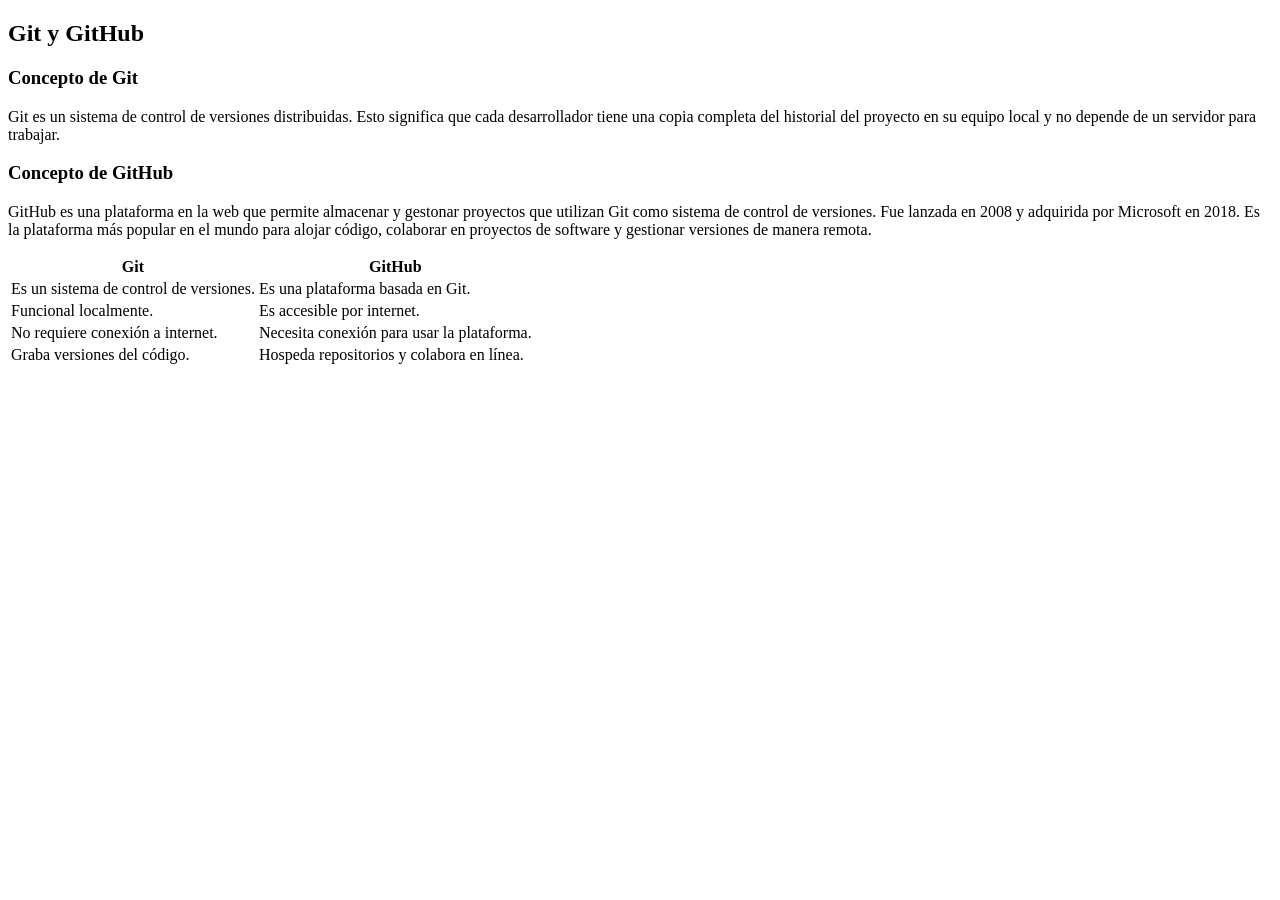
==== index.html @ ecca9c3a "Web sin estilos" ====
<!DOCTYPE html>
<html lang="en">
  <head>
    <meta charset="UTF-8" />
    <meta name="viewport" content="width=device-width, initial-scale=1.0" />
    <title>GitHub</title>
  </head>
  <body>
    <div class="contenido">
      <h2>Git y GitHub</h2>
      <div class="contenido-tarjeta">
        <div class="tarjetas tarjeta-Git">
          <h3>Concepto de Git</h3>
          <p>
            Git es un sistema de control de versiones distribuidas. Esto
            significa que cada desarrollador tiene una copia completa del
            historial del proyecto en su equipo local y no depende de un
            servidor para trabajar.
          </p>
        </div>

        <div class="tarjetas tarjeta-GitHub">
          <h3>Concepto de GitHub</h3>
          <p>
            GitHub es una plataforma en la web que permite almacenar y gestonar
            proyectos que utilizan Git como sistema de control de versiones. Fue
            lanzada en 2008 y adquirida por Microsoft en 2018. Es la plataforma
            más popular en el mundo para alojar código, colaborar en proyectos
            de software y gestionar versiones de manera remota.
          </p>
        </div>
      </div>

      <div class="contendor-tabla">
        <table class="tabla-diferencias">
          <thead>
            <tr>
              <th>Git</th>
              <th>GitHub</th>
            </tr>
          </thead>

          <tbody>
            <tr>
              <td>Es un sistema de control de versiones.</td>
              <td>Es una plataforma basada en Git.</td>
            </tr>

            <tr>
              <td>Funcional localmente.</td>
              <td>Es accesible por internet.</td>
            </tr>

            <tr>
              <td>No requiere conexión a internet.</td>
              <td>Necesita conexión para usar la plataforma.</td>
            </tr>

            <tr>
              <td>Graba versiones del código.</td>
              <td>Hospeda repositorios y colabora en línea.</td>
            </tr>
          </tbody>
        </table>
      </div>
    </div>
  </body>
</html>
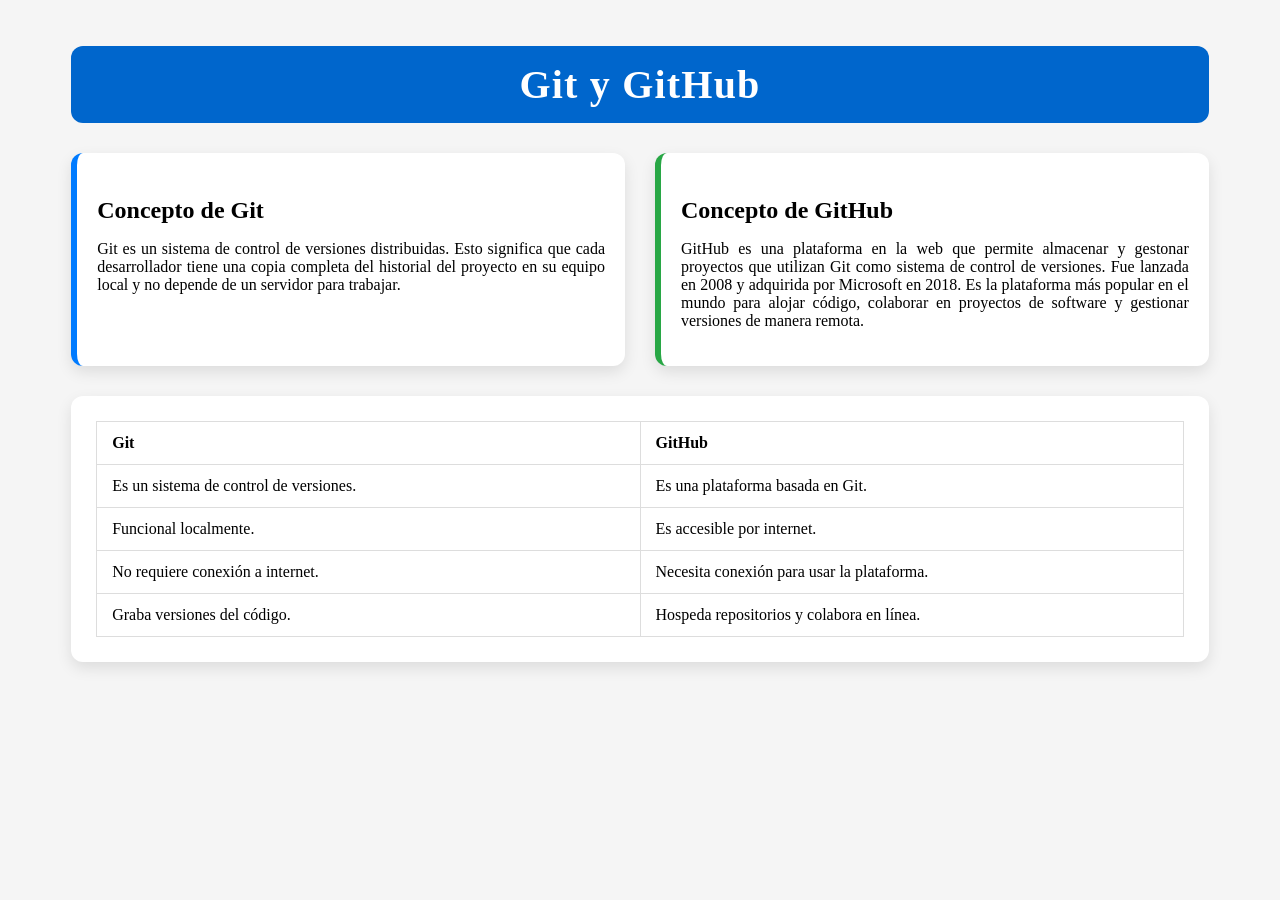
==== commit b9575dfd: "Web con estilos" ====
--- a/index.html
+++ b/index.html
@@ -2,7 +2,8 @@
 <html lang="en">
   <head>
     <meta charset="UTF-8" />
-    <meta name="viewport" content="width=device-width, initial-scale=1.0" />
+    <meta name="viewport" content="width=device-width, initial-scale=1.0"/>
+    <link rel="stylesheet" href="css/styles.css">
     <title>GitHub</title>
   </head>
   <body>
--- a/css/styles.css
+++ b/css/styles.css
@@ -0,0 +1,77 @@
+body {
+  background-color: #f5f5f5;
+}
+
+.contenido {
+  background-color: F5F5F5;
+  max-width: 90%;
+  margin: 0 auto;
+  padding: 5px;
+}
+
+h2 {
+  font-size: 40px;
+  background-color: #0066cc;
+  color: white;
+  padding: 15px 25px;
+  border-radius: 12px;
+  font-weight: 600;
+  letter-spacing: 1.2px;
+  margin-bottom: 30px;
+  text-align: center;
+}
+
+.contenido-tarjeta {
+  display: flex;
+  gap: 30px;
+  margin-bottom: 30px;
+  flex-wrap: wrap;
+}
+
+.tarjetas {
+  background-color: white;
+  padding: 20px;
+  border-radius: 12px;
+  box-shadow: 0 6px 15px rgba(0, 0, 0, 0.1);
+  flex: 1;
+  min-width: 300px;
+  text-align: justify;
+}
+
+.tarjetas:hover {
+  transform: translateY(-5px);
+}
+
+.tarjetas h3 {
+  font-weight: 600;
+  font-size: 24px;
+  margin-bottom: 15px;
+}
+
+.tarjeta-Git {
+  border-left: 6px solid #007bff;
+}
+
+.tarjeta-GitHub {
+  border-left: 6px solid #28a745;
+}
+
+.contendor-tabla {
+  background-color: white;
+  padding: 25px;
+  border-radius: 12px;
+  box-shadow: 0 6px 15px rgba(0, 0, 0, 0.1);
+}
+
+.tabla-diferencias {
+  width: 100%;
+  border-collapse: collapse;
+  table-layout: fixed;
+}
+
+.tabla-diferencias th,
+.tabla-diferencias td {
+  border: 1px solid #ddd;
+  padding: 12px 15px;
+  text-align: left;
+}
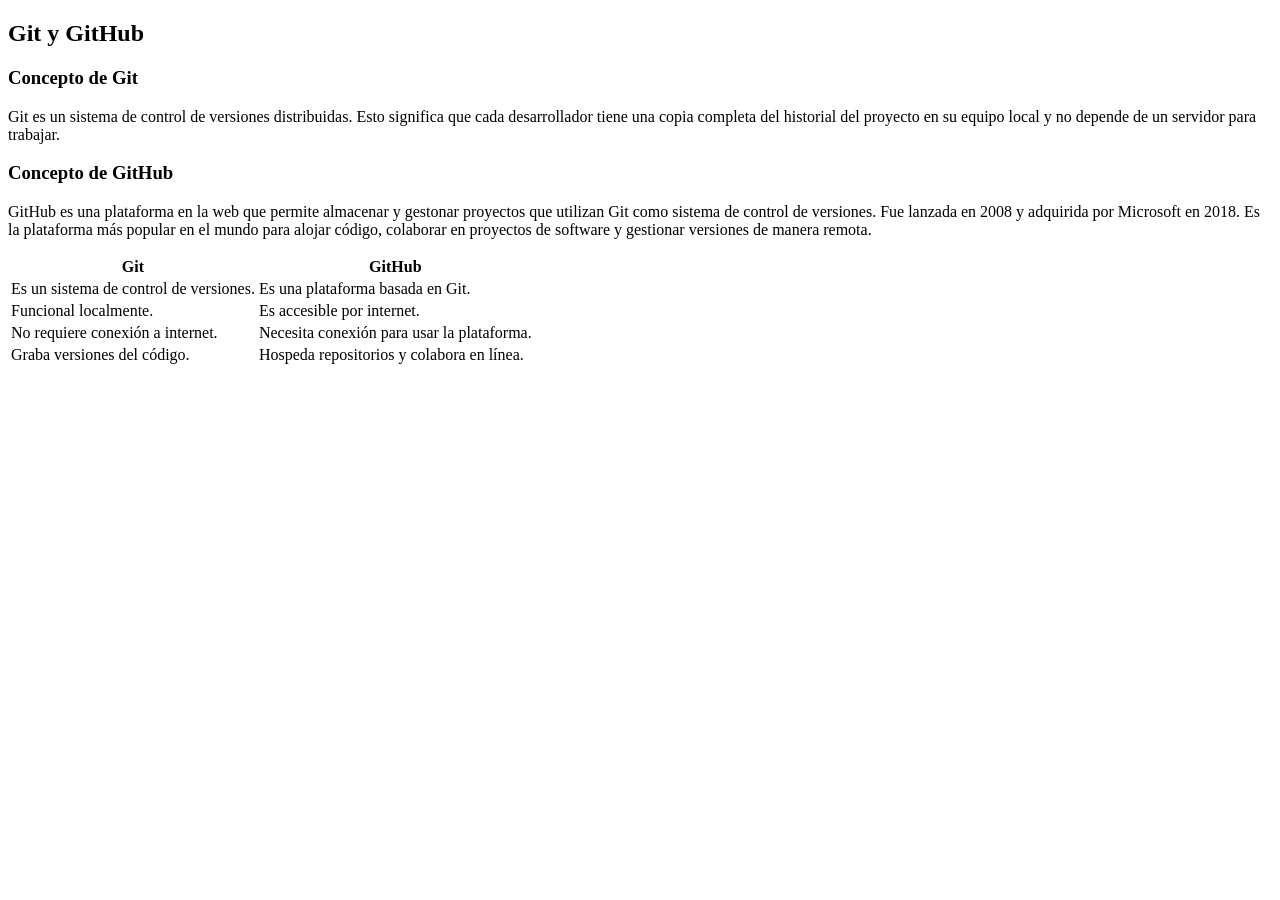
==== commit 576f647a: "Revert "Web con estilos" This reverts commit b9575dfd3f638d6997b9f8d99580eb5b2c7d5f31." ====
--- a/index.html
+++ b/index.html
@@ -2,8 +2,7 @@
 <html lang="en">
   <head>
     <meta charset="UTF-8" />
-    <meta name="viewport" content="width=device-width, initial-scale=1.0"/>
-    <link rel="stylesheet" href="css/styles.css">
+    <meta name="viewport" content="width=device-width, initial-scale=1.0" />
     <title>GitHub</title>
   </head>
   <body>
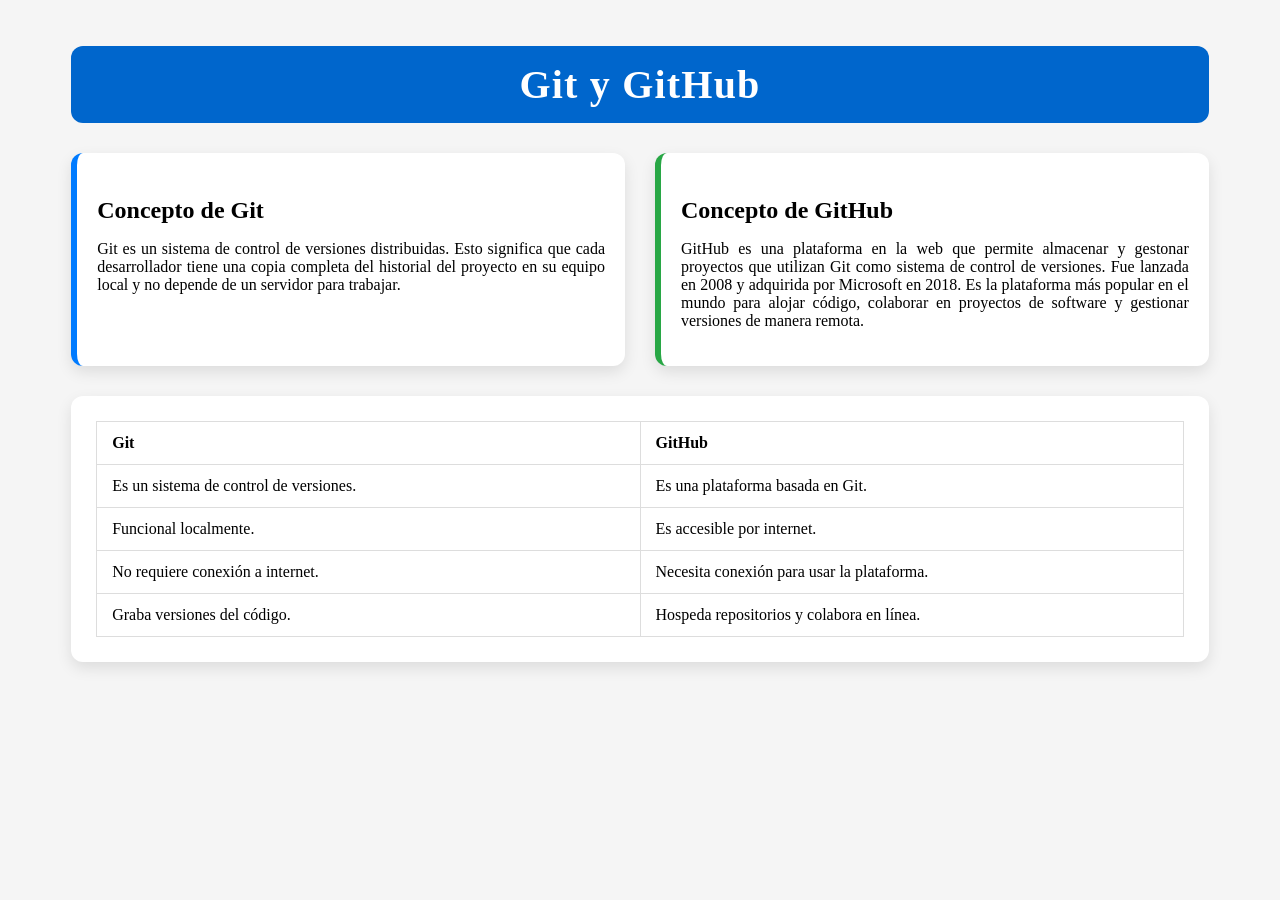
==== commit ac8a092f: "Reapply "Web con estilos" This reverts commit 576f647a0da1ac0c035666ab475dfe7cd77e848a." ====
--- a/index.html
+++ b/index.html
@@ -2,7 +2,8 @@
 <html lang="en">
   <head>
     <meta charset="UTF-8" />
-    <meta name="viewport" content="width=device-width, initial-scale=1.0" />
+    <meta name="viewport" content="width=device-width, initial-scale=1.0"/>
+    <link rel="stylesheet" href="css/styles.css">
     <title>GitHub</title>
   </head>
   <body>
--- a/css/styles.css
+++ b/css/styles.css
@@ -0,0 +1,77 @@
+body {
+  background-color: #f5f5f5;
+}
+
+.contenido {
+  background-color: F5F5F5;
+  max-width: 90%;
+  margin: 0 auto;
+  padding: 5px;
+}
+
+h2 {
+  font-size: 40px;
+  background-color: #0066cc;
+  color: white;
+  padding: 15px 25px;
+  border-radius: 12px;
+  font-weight: 600;
+  letter-spacing: 1.2px;
+  margin-bottom: 30px;
+  text-align: center;
+}
+
+.contenido-tarjeta {
+  display: flex;
+  gap: 30px;
+  margin-bottom: 30px;
+  flex-wrap: wrap;
+}
+
+.tarjetas {
+  background-color: white;
+  padding: 20px;
+  border-radius: 12px;
+  box-shadow: 0 6px 15px rgba(0, 0, 0, 0.1);
+  flex: 1;
+  min-width: 300px;
+  text-align: justify;
+}
+
+.tarjetas:hover {
+  transform: translateY(-5px);
+}
+
+.tarjetas h3 {
+  font-weight: 600;
+  font-size: 24px;
+  margin-bottom: 15px;
+}
+
+.tarjeta-Git {
+  border-left: 6px solid #007bff;
+}
+
+.tarjeta-GitHub {
+  border-left: 6px solid #28a745;
+}
+
+.contendor-tabla {
+  background-color: white;
+  padding: 25px;
+  border-radius: 12px;
+  box-shadow: 0 6px 15px rgba(0, 0, 0, 0.1);
+}
+
+.tabla-diferencias {
+  width: 100%;
+  border-collapse: collapse;
+  table-layout: fixed;
+}
+
+.tabla-diferencias th,
+.tabla-diferencias td {
+  border: 1px solid #ddd;
+  padding: 12px 15px;
+  text-align: left;
+}
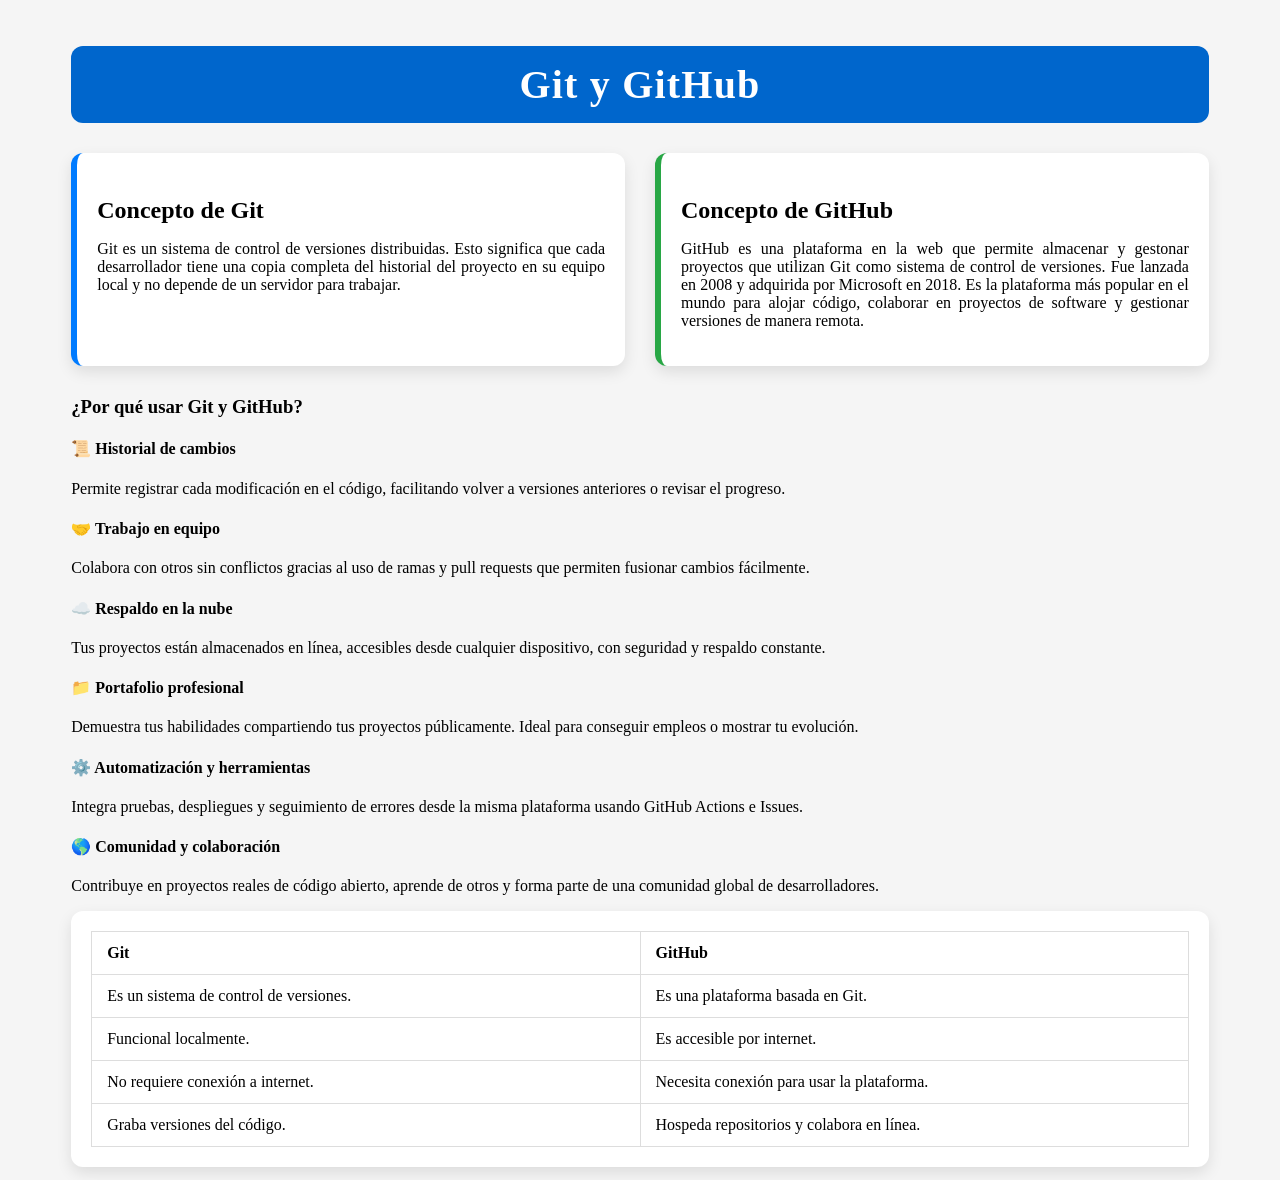
==== commit 2d82f53c: "Examen sin css" ====
--- a/index.html
+++ b/index.html
@@ -2,8 +2,8 @@
 <html lang="en">
   <head>
     <meta charset="UTF-8" />
-    <meta name="viewport" content="width=device-width, initial-scale=1.0"/>
-    <link rel="stylesheet" href="css/styles.css">
+    <meta name="viewport" content="width=device-width, initial-scale=1.0" />
+    <link rel="stylesheet" href="css/styles.css" />
     <title>GitHub</title>
   </head>
   <body>
@@ -31,6 +31,54 @@
           </p>
         </div>
       </div>
+
+      <section class="seccion-beneficios">
+        <h3>¿Por qué usar Git y GitHub?</h3>
+        <div class="lista-beneficios">
+          <div class="beneficio">
+            <h4>📜 Historial de cambios</h4>
+            <p>
+              Permite registrar cada modificación en el código, facilitando
+              volver a versiones anteriores o revisar el progreso.
+            </p>
+          </div>
+          <div class="beneficio">
+            <h4>🤝 Trabajo en equipo</h4>
+            <p>
+              Colabora con otros sin conflictos gracias al uso de ramas y pull
+              requests que permiten fusionar cambios fácilmente.
+            </p>
+          </div>
+          <div class="beneficio">
+            <h4>☁️ Respaldo en la nube</h4>
+            <p>
+              Tus proyectos están almacenados en línea, accesibles desde
+              cualquier dispositivo, con seguridad y respaldo constante.
+            </p>
+          </div>
+          <div class="beneficio">
+            <h4>📁 Portafolio profesional</h4>
+            <p>
+              Demuestra tus habilidades compartiendo tus proyectos públicamente.
+              Ideal para conseguir empleos o mostrar tu evolución.
+            </p>
+          </div>
+          <div class="beneficio">
+            <h4>⚙️ Automatización y herramientas</h4>
+            <p>
+              Integra pruebas, despliegues y seguimiento de errores desde la
+              misma plataforma usando GitHub Actions e Issues.
+            </p>
+          </div>
+          <div class="beneficio">
+            <h4>🌎 Comunidad y colaboración</h4>
+            <p>
+              Contribuye en proyectos reales de código abierto, aprende de otros
+              y forma parte de una comunidad global de desarrolladores.
+            </p>
+          </div>
+        </div>
+      </section>
 
       <div class="contendor-tabla">
         <table class="tabla-diferencias">
--- a/css/styles.css
+++ b/css/styles.css
@@ -58,7 +58,7 @@
 
 .contendor-tabla {
   background-color: white;
-  padding: 25px;
+  padding: 20px;
   border-radius: 12px;
   box-shadow: 0 6px 15px rgba(0, 0, 0, 0.1);
 }
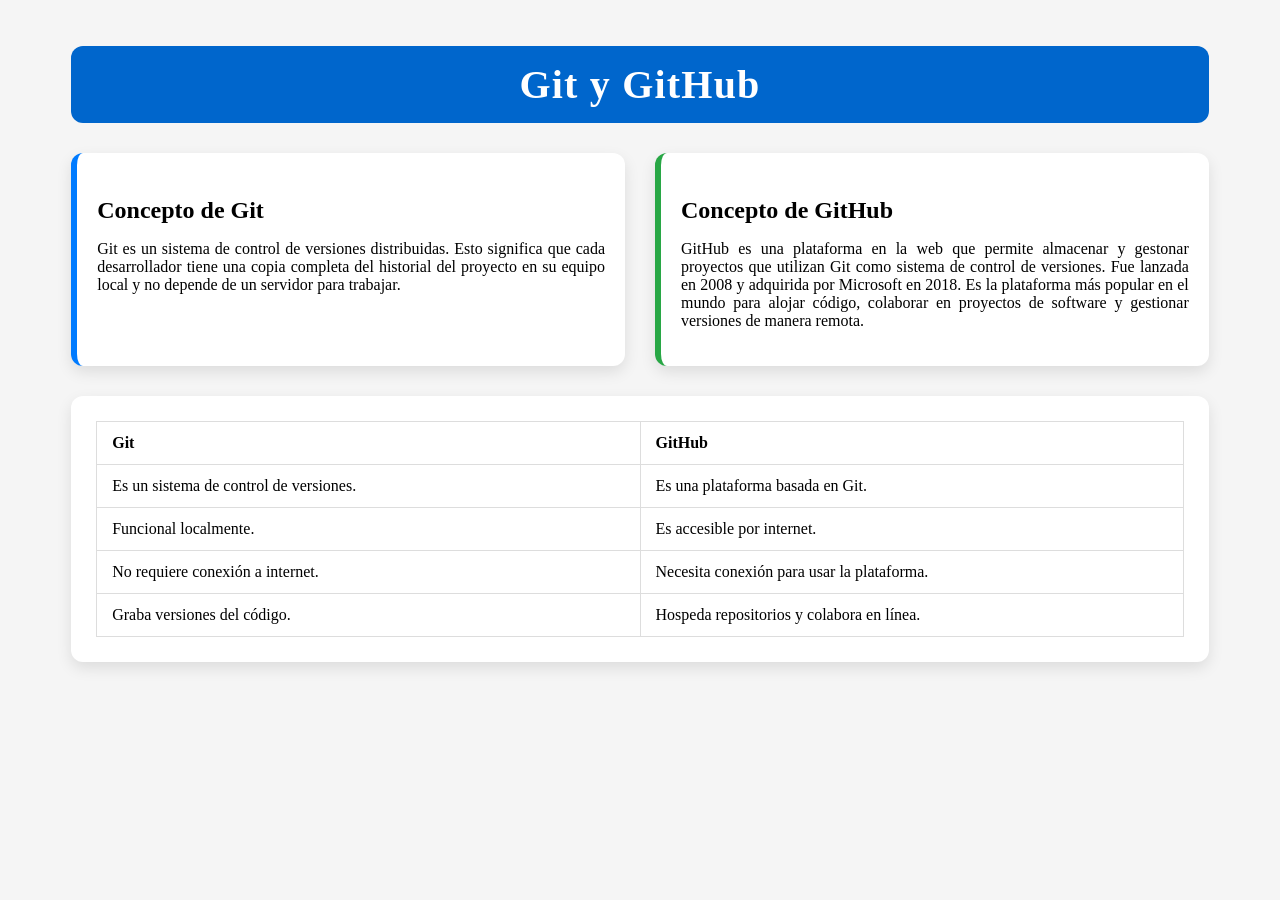
==== commit bec47835: "Revert "Examen sin css" This reverts commit 2d82f53cc83498b0b728bcea088fe261d32133ea." ====
--- a/index.html
+++ b/index.html
@@ -2,8 +2,8 @@
 <html lang="en">
   <head>
     <meta charset="UTF-8" />
-    <meta name="viewport" content="width=device-width, initial-scale=1.0" />
-    <link rel="stylesheet" href="css/styles.css" />
+    <meta name="viewport" content="width=device-width, initial-scale=1.0"/>
+    <link rel="stylesheet" href="css/styles.css">
     <title>GitHub</title>
   </head>
   <body>
@@ -31,54 +31,6 @@
           </p>
         </div>
       </div>
-
-      <section class="seccion-beneficios">
-        <h3>¿Por qué usar Git y GitHub?</h3>
-        <div class="lista-beneficios">
-          <div class="beneficio">
-            <h4>📜 Historial de cambios</h4>
-            <p>
-              Permite registrar cada modificación en el código, facilitando
-              volver a versiones anteriores o revisar el progreso.
-            </p>
-          </div>
-          <div class="beneficio">
-            <h4>🤝 Trabajo en equipo</h4>
-            <p>
-              Colabora con otros sin conflictos gracias al uso de ramas y pull
-              requests que permiten fusionar cambios fácilmente.
-            </p>
-          </div>
-          <div class="beneficio">
-            <h4>☁️ Respaldo en la nube</h4>
-            <p>
-              Tus proyectos están almacenados en línea, accesibles desde
-              cualquier dispositivo, con seguridad y respaldo constante.
-            </p>
-          </div>
-          <div class="beneficio">
-            <h4>📁 Portafolio profesional</h4>
-            <p>
-              Demuestra tus habilidades compartiendo tus proyectos públicamente.
-              Ideal para conseguir empleos o mostrar tu evolución.
-            </p>
-          </div>
-          <div class="beneficio">
-            <h4>⚙️ Automatización y herramientas</h4>
-            <p>
-              Integra pruebas, despliegues y seguimiento de errores desde la
-              misma plataforma usando GitHub Actions e Issues.
-            </p>
-          </div>
-          <div class="beneficio">
-            <h4>🌎 Comunidad y colaboración</h4>
-            <p>
-              Contribuye en proyectos reales de código abierto, aprende de otros
-              y forma parte de una comunidad global de desarrolladores.
-            </p>
-          </div>
-        </div>
-      </section>
 
       <div class="contendor-tabla">
         <table class="tabla-diferencias">
--- a/css/styles.css
+++ b/css/styles.css
@@ -58,7 +58,7 @@
 
 .contendor-tabla {
   background-color: white;
-  padding: 20px;
+  padding: 25px;
   border-radius: 12px;
   box-shadow: 0 6px 15px rgba(0, 0, 0, 0.1);
 }
@@ -75,3 +75,47 @@
   padding: 12px 15px;
   text-align: left;
 }
+
+.seccion-beneficios {
+  background-color: #ffffff;
+  padding: 30px;
+  margin-bottom: 40px;
+  border-radius: 12px;
+  box-shadow: 0 6px 15px rgba(0, 0, 0, 0.1);
+}
+
+.seccion-beneficios h3 {
+  font-size: 30px;
+  color: #0066cc;
+  margin-bottom: 25px;
+  text-align: center;
+}
+
+.lista-beneficios {
+  display: grid;
+  grid-template-columns: repeat(auto-fit, minmax(260px, 1fr));
+  gap: 25px;
+}
+
+.beneficio {
+  padding: 20px;
+  border-radius: 10px;
+  box-shadow: 0 4px 12px rgba(0, 0, 0, 0.05);
+  transition: transform 0.3s ease;
+}
+
+.beneficio:hover {
+  transform: translateY(-5px);
+}
+
+.beneficio h4 {
+  font-size: 20px;
+  color: #333;
+  margin-bottom: 10px;
+}
+
+.beneficio p {
+  font-size: 16px;
+  color: #444;
+  text-align: justify;
+}
